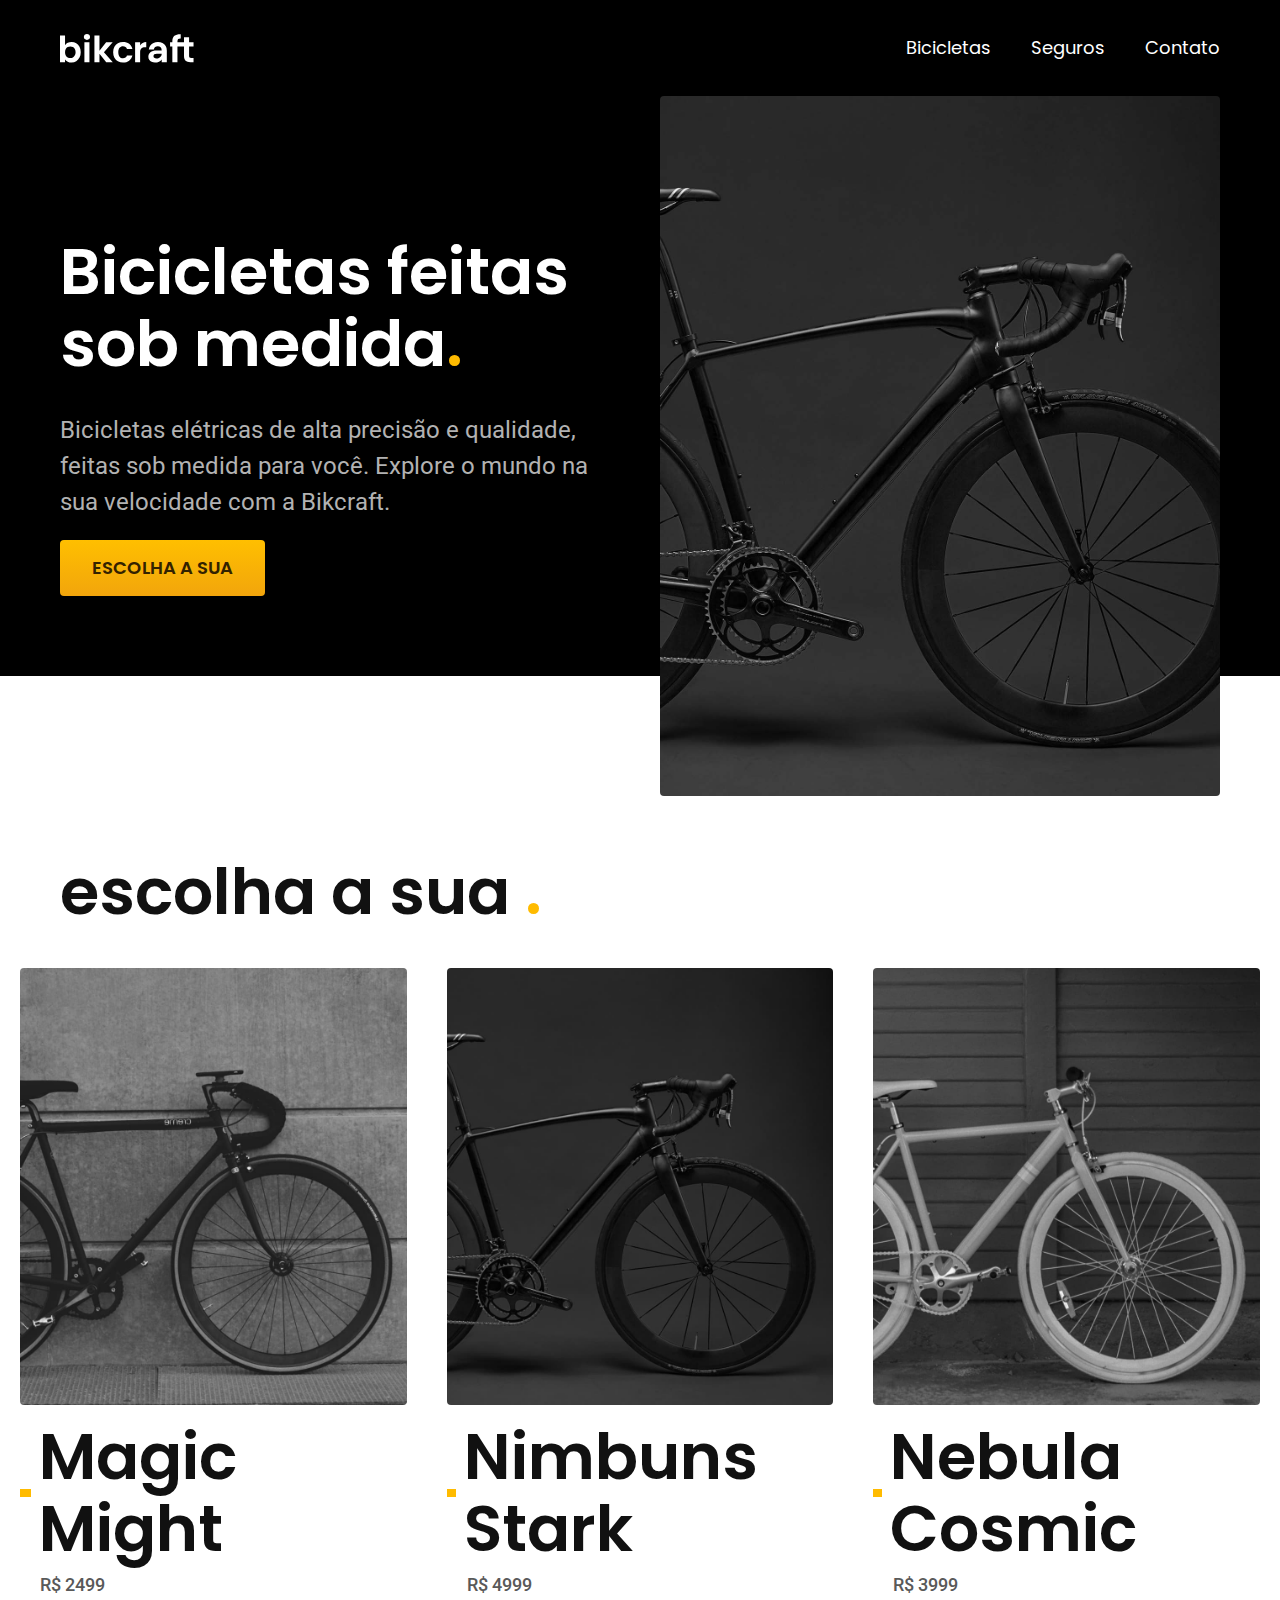
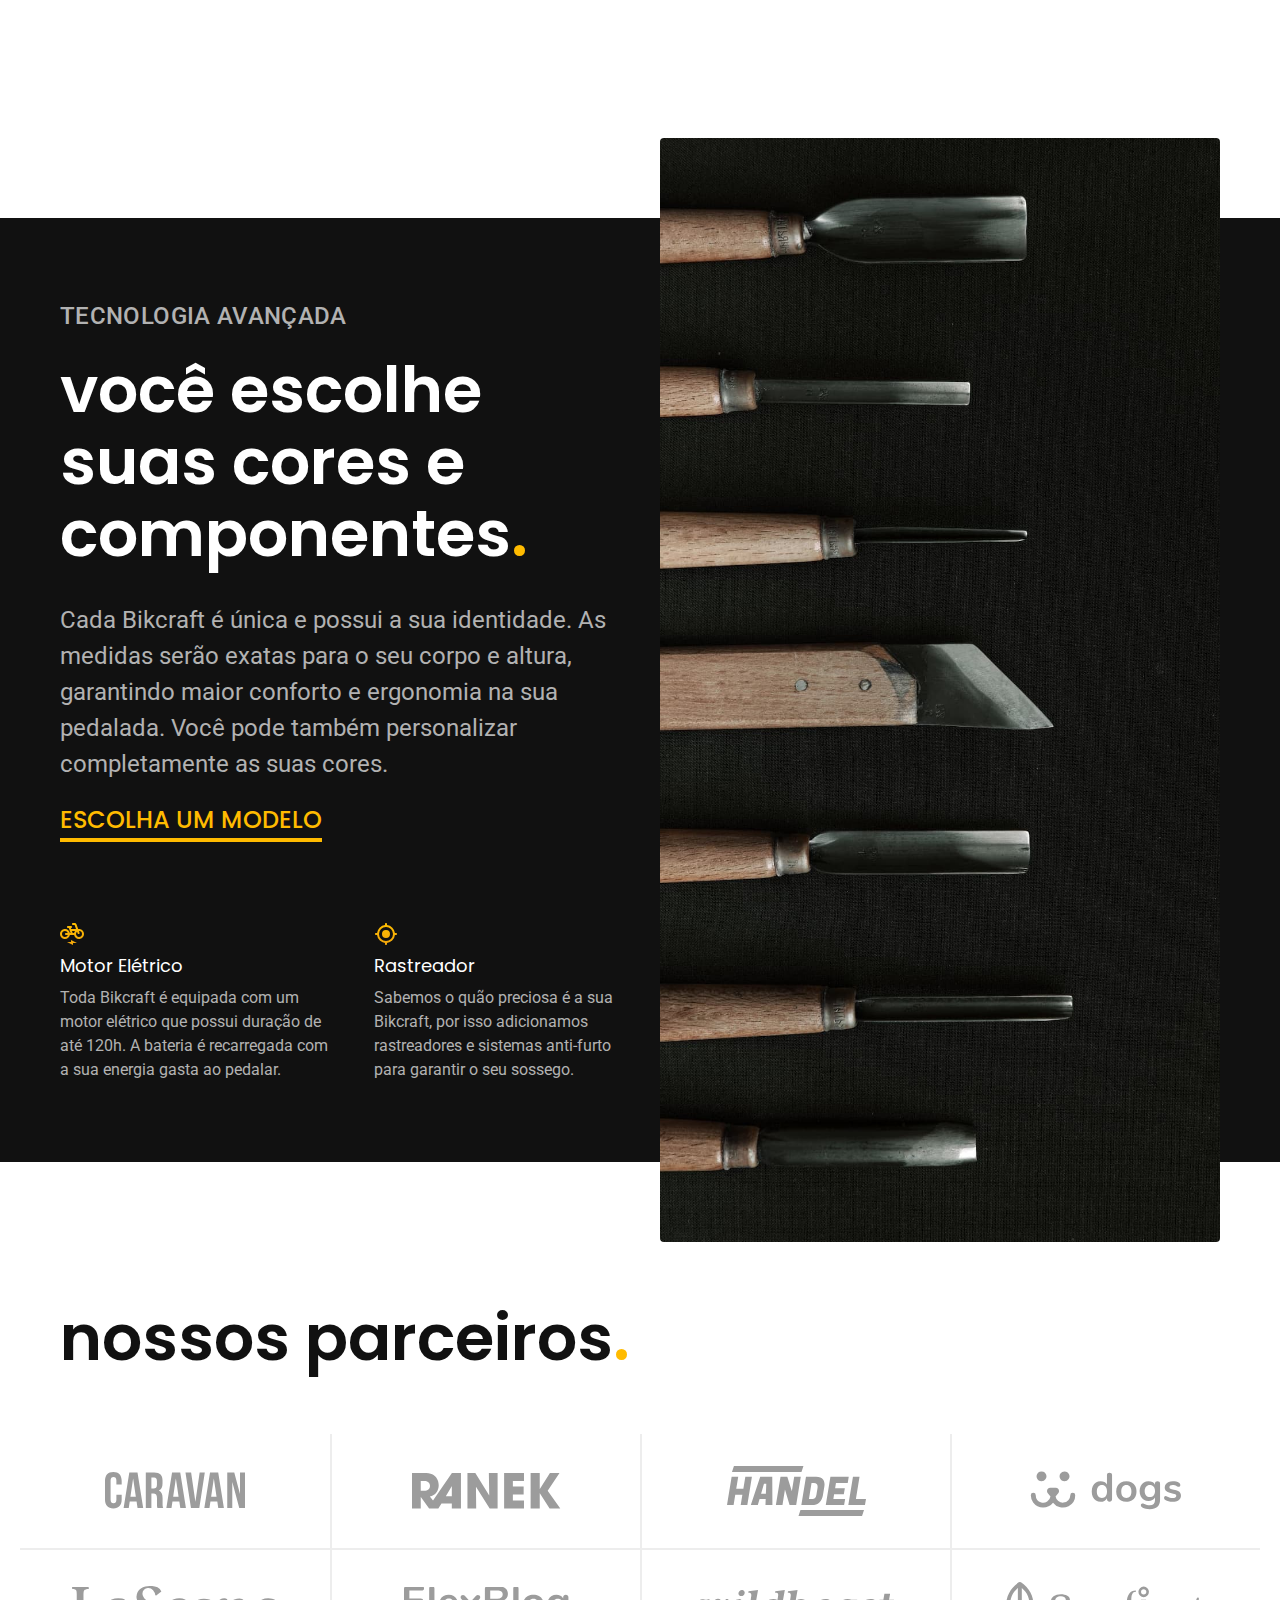
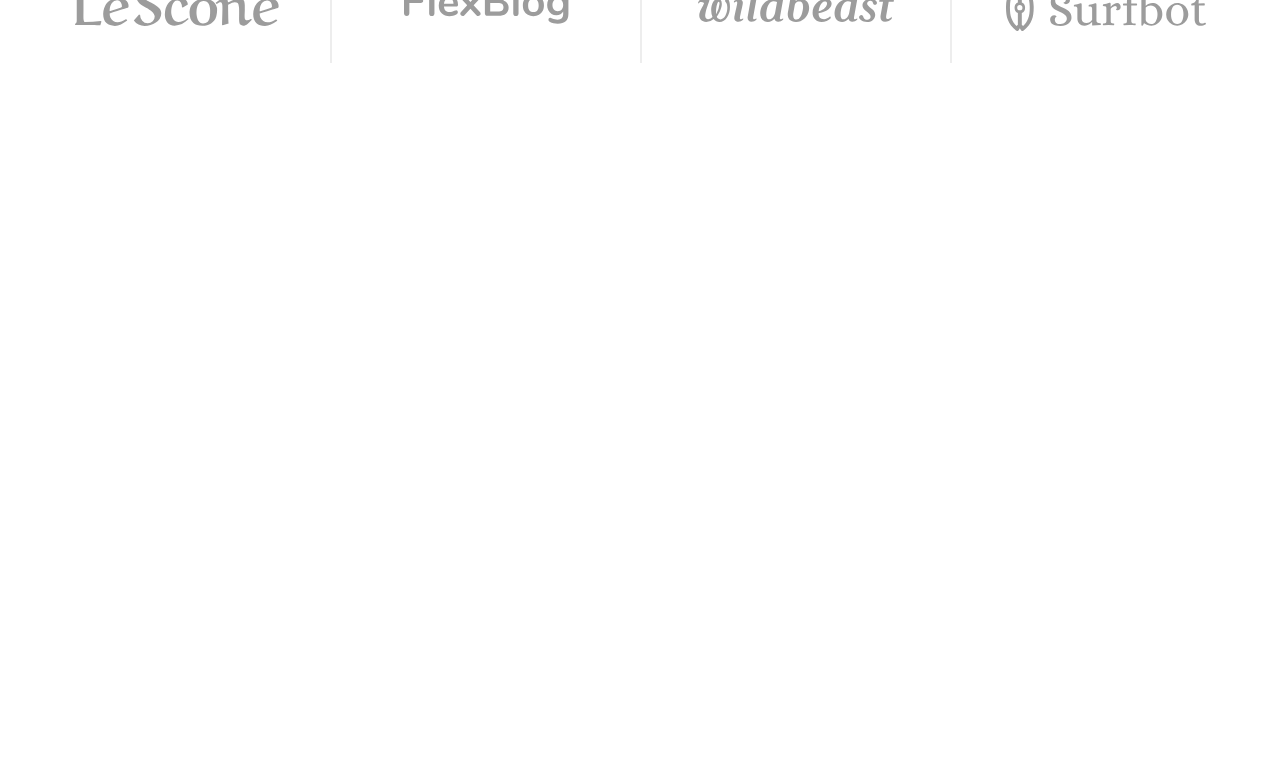
==== index.html @ 7f436a75 "Parte de Parceiros finalizada" ====
<!DOCTYPE html>
<html lang="pt-br">

<head>
  <meta charset="UTF-8">
  <meta name="viewport" content="width=device-width, initial-scale=1.0">

  <title>Bikcraft - Bicicletas Elétricas</title>
  <meta name="description" content="Bicicletas elétricas de alta precisão e qualidade,  feitas sob medida para o cliente. Explore o mundo na sua velocidade com a Bikcraft.">

  <link rel="stylesheet" href="./css/style.css">

  <link rel="preconnect" href="https://fonts.googleapis.com">
<link rel="preconnect" href="https://fonts.gstatic.com" crossorigin>
<link href="https://fonts.googleapis.com/css2?family=Poppins:ital,wght@0,100;0,200;0,300;0,400;0,500;0,600;0,700;0,800;0,900;1,100;1,200;1,300;1,400;1,500;1,600;1,700;1,800;1,900&family=Roboto:ital,wght@0,100;0,300;0,400;0,500;0,700;0,900;1,100;1,300;1,400;1,500;1,700;1,900&display=swap" rel="stylesheet">
</head>

<body>
  <header class="header-bg">
    <div class="header container">
      <a href="./">
        <img src="./img/bikcraft.svg" alt="Bikcraft">
      </a>

      <nav aria-label="primaria">
        <ul class="header-menu font-1-m cor-0">
          <li><a href="./bicicletas.html">Bicicletas</a></li>
          <li><a href="./seguros.html">Seguros</a></li>
          <li><a href="./contato.html">Contato</a></li>
        </ul>
      </nav>
    </div>
  </header>
  <main class="introducao-bg">
    <div class="introducao container">
        <div class="introducao-conteudo">
            <h1 class="font-1-xxl cor-0">Bicicletas feitas sob medida<span class="cor-p1">.</span></h1>
            <p class="font-2-l cor-5" >Bicicletas elétricas de alta precisão e qualidade, feitas sob medida para você. Explore o mundo na sua velocidade com a Bikcraft.</p>
            <a class="botao" href="./bicicletas.html">Escolha a sua</a>
        </div>
        <div class="introducao-imagem">
          <img src="./img/fotos/introducao.jpg" alt="Bicicleta elétrica preta.">
        </div>
    </div>
  </main>
  <article class="bicicletas-lista">
    <h2 class="container font-1-xxl">escolha a sua <span class="cor-p1">.</span></h2>
    <ul>
      <li>
        <a href="./bicicletas/magic.html">
          <img src="./img/bicicletas/magic-home.jpg" alt="Bicicleta Preta">
        <h3 class="font-1-xxl">Magic Might</h3>
        <span class="font-2-m cor-8"> R$ 2499</span>
        </a>
      </li>
      <li>
        <a href="./bicicletas/magic.html">
          <img src="./img/bicicletas/nimbus-home.jpg" alt="Bicicleta Preta">
        <h3 class="font-1-xxl">Nimbuns Stark</h3>
        <span class="font-2-m cor-8"> R$ 4999</span>
        </a>
      </li>
      <li>
        <a href="./bicicletas/magic.html">
          <img src="./img/bicicletas/nebula-home.jpg" alt="Bicicleta Preta">
        <h3 class="font-1-xxl">Nebula Cosmic</h3>
        <span class="font-2-m cor-8"> R$ 3999</span>
        </a>
      </li>
    </ul>
  </article>
  <article class="tecnologia-bg">
    <div class="tecnologia container">
      <div class="tecnologia-conteudo">
        <span class="font-2-l-b cor-5">Tecnologia Avançada</span>
        <h2 class="font-1-xxl cor-0">você escolhe suas cores e componentes<span class="cor-p1">.</span></h2>
        <p class="font-2-l cor-5">Cada Bikcraft é única e possui a sua identidade. As medidas serão exatas para o seu corpo e altura, garantindo maior conforto e ergonomia na sua pedalada. Você pode também personalizar completamente as suas cores.</p>
        <a class="link" href="./bicicletas.html">escolha um modelo</a>
        <div class="tecnologia-vantagens">
          <div>
            <img src="./img/icones/eletrica.svg" alt="">
            <h3 class="font-1-m cor-0">Motor Elétrico</h3>
            <p class="font-2-s cor-5">Toda Bikcraft é equipada com um motor elétrico que possui duração de até 120h. A bateria é recarregada com a sua energia gasta ao pedalar.</p>
          </div>
          <div>
            <img src="./img/icones/rastreador.svg" alt="">
            <h3 class="font-1-m cor-0">Rastreador</h3>
            <p class="font-2-s cor-5">Sabemos o quão preciosa é a sua Bikcraft, por isso adicionamos rastreadores e sistemas anti-furto para garantir o seu sossego.</p>
          </div>
        </div>
      </div>
      <div class="tecnologia-imagem">
        <img src="./img/fotos/tecnologia.jpg" alt="">
      </div>
    </div>
  </article>
  <section class="parceiros" aria-label="Nossos Paceiros">
    <h2 class="container font-1-xxl">nossos parceiros<span class="cor-p1">.</span></h2>
    <ul>
      <li><img src="./img/parceiros/caravan.svg" alt="caravan"></li>
      <li><img src="./img/parceiros/ranek.svg" alt="ranek"></li>
      <li><img src="./img/parceiros/handel.svg" alt="handel"></li>
      <li><img src="./img/parceiros/dogs.svg" alt="dogs"></li>
      <li><img src="./img/parceiros/lescone.svg" alt="lescone"></li>
      <li><img src="./img/parceiros/flexblog.svg" alt="flexblog"></li>
      <li><img src="./img/parceiros/wildbeast.svg" alt="wildbeast"></li>
      <li><img src="./img/parceiros/surfbot.svg" alt="surfboat"></li>
    </ul>
  </section>
</body>
</html>
---- css/style.css ----
@import "./global/global.css";
@import "./utilidades/tipografia.css";
@import "./utilidades/cores.css";

@import "./global/header.css";
/*  UTILIDADES  */
@import "./utilidades/componentes.css";


/*  HOME  */
@import "./home/introducao.css";
@import "./home/tecnologia.css";
@import "./home/parceiros.css";

/*  BICICLETAS  */
@import "./bicicletas/bicicletas-lista.css";
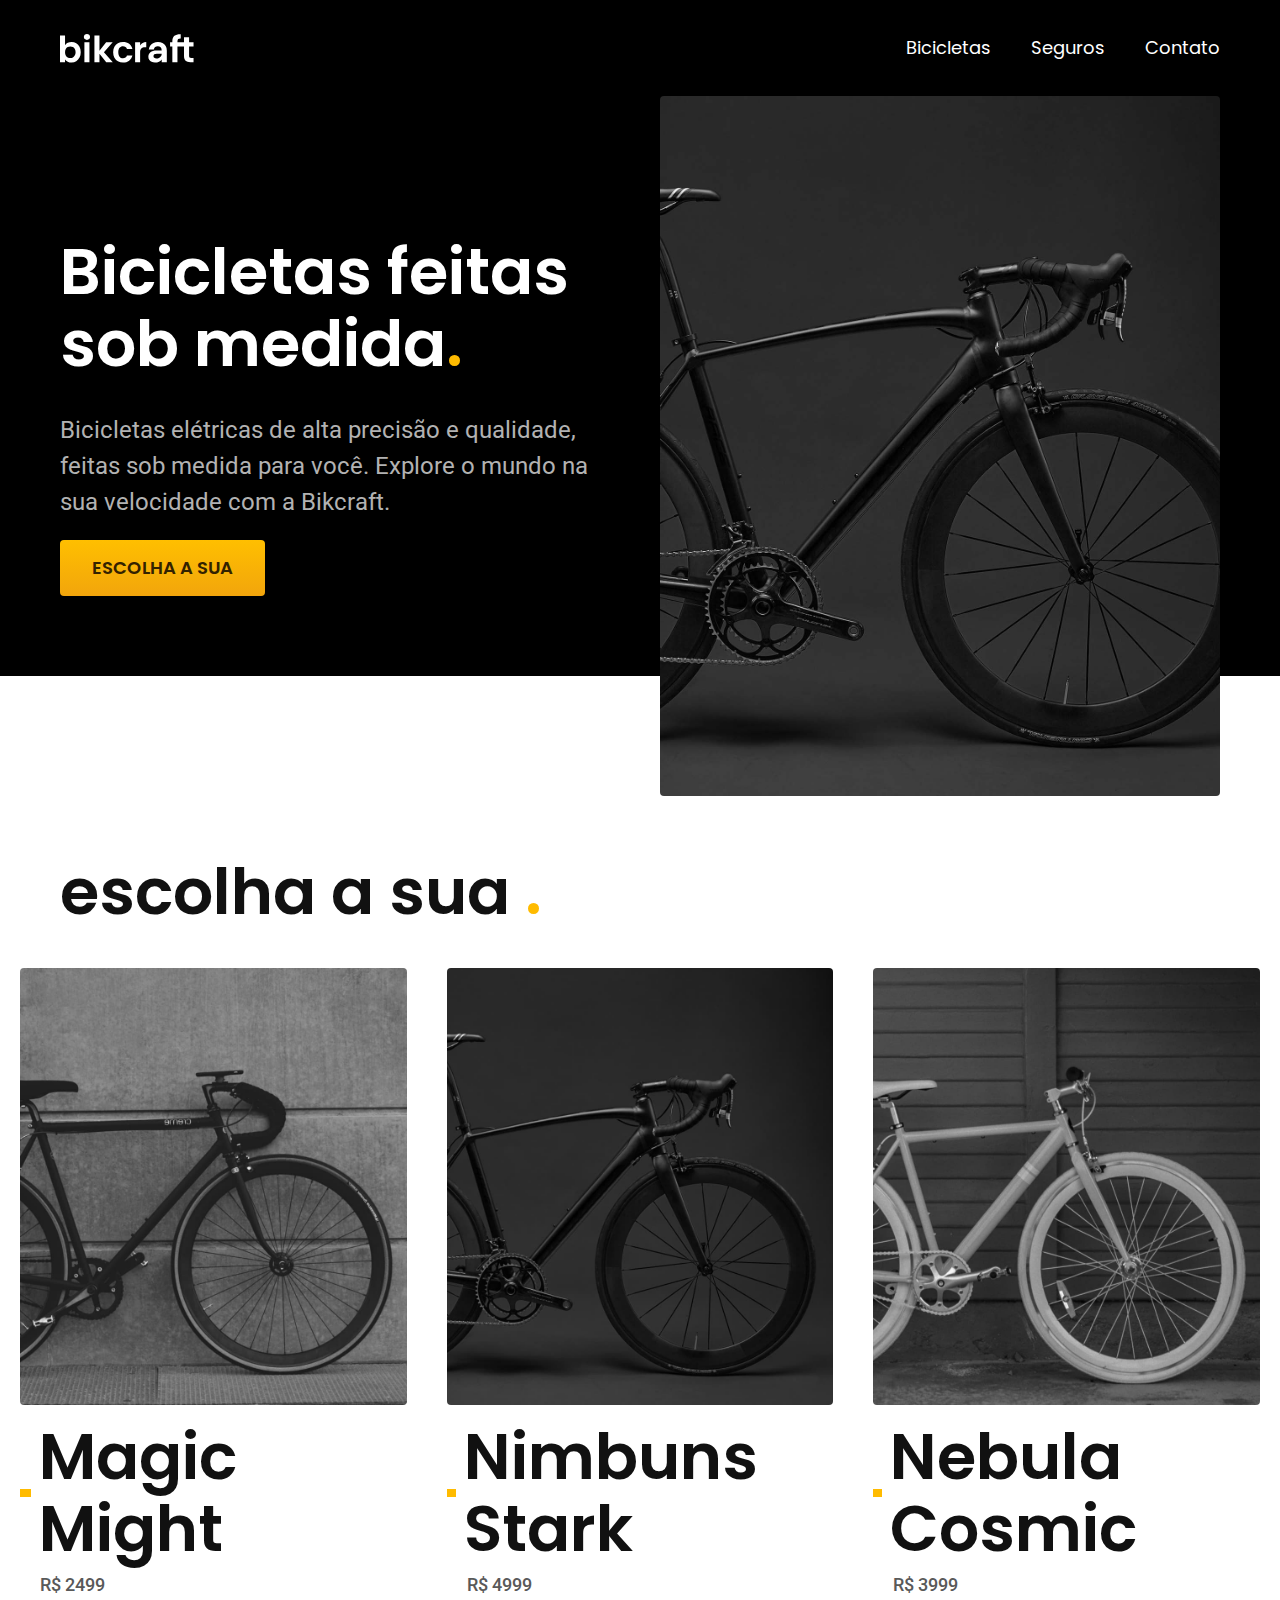
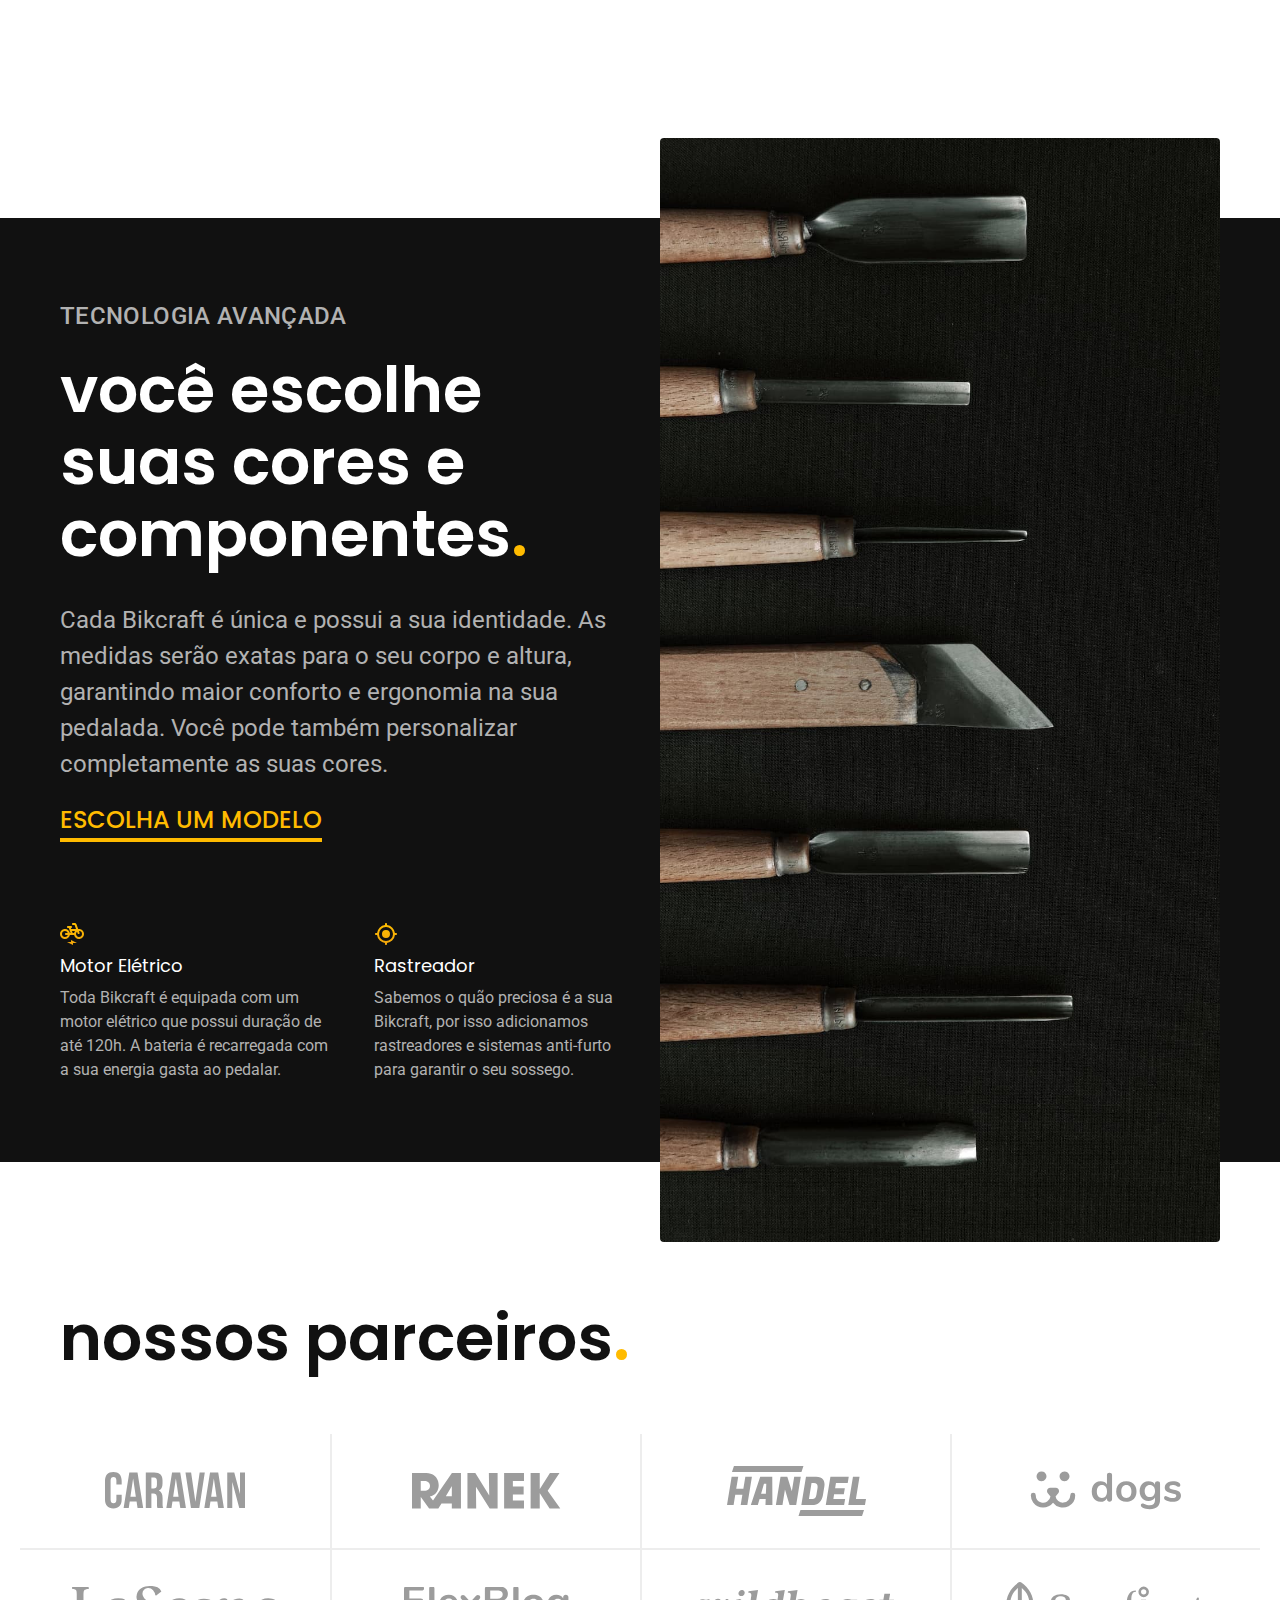
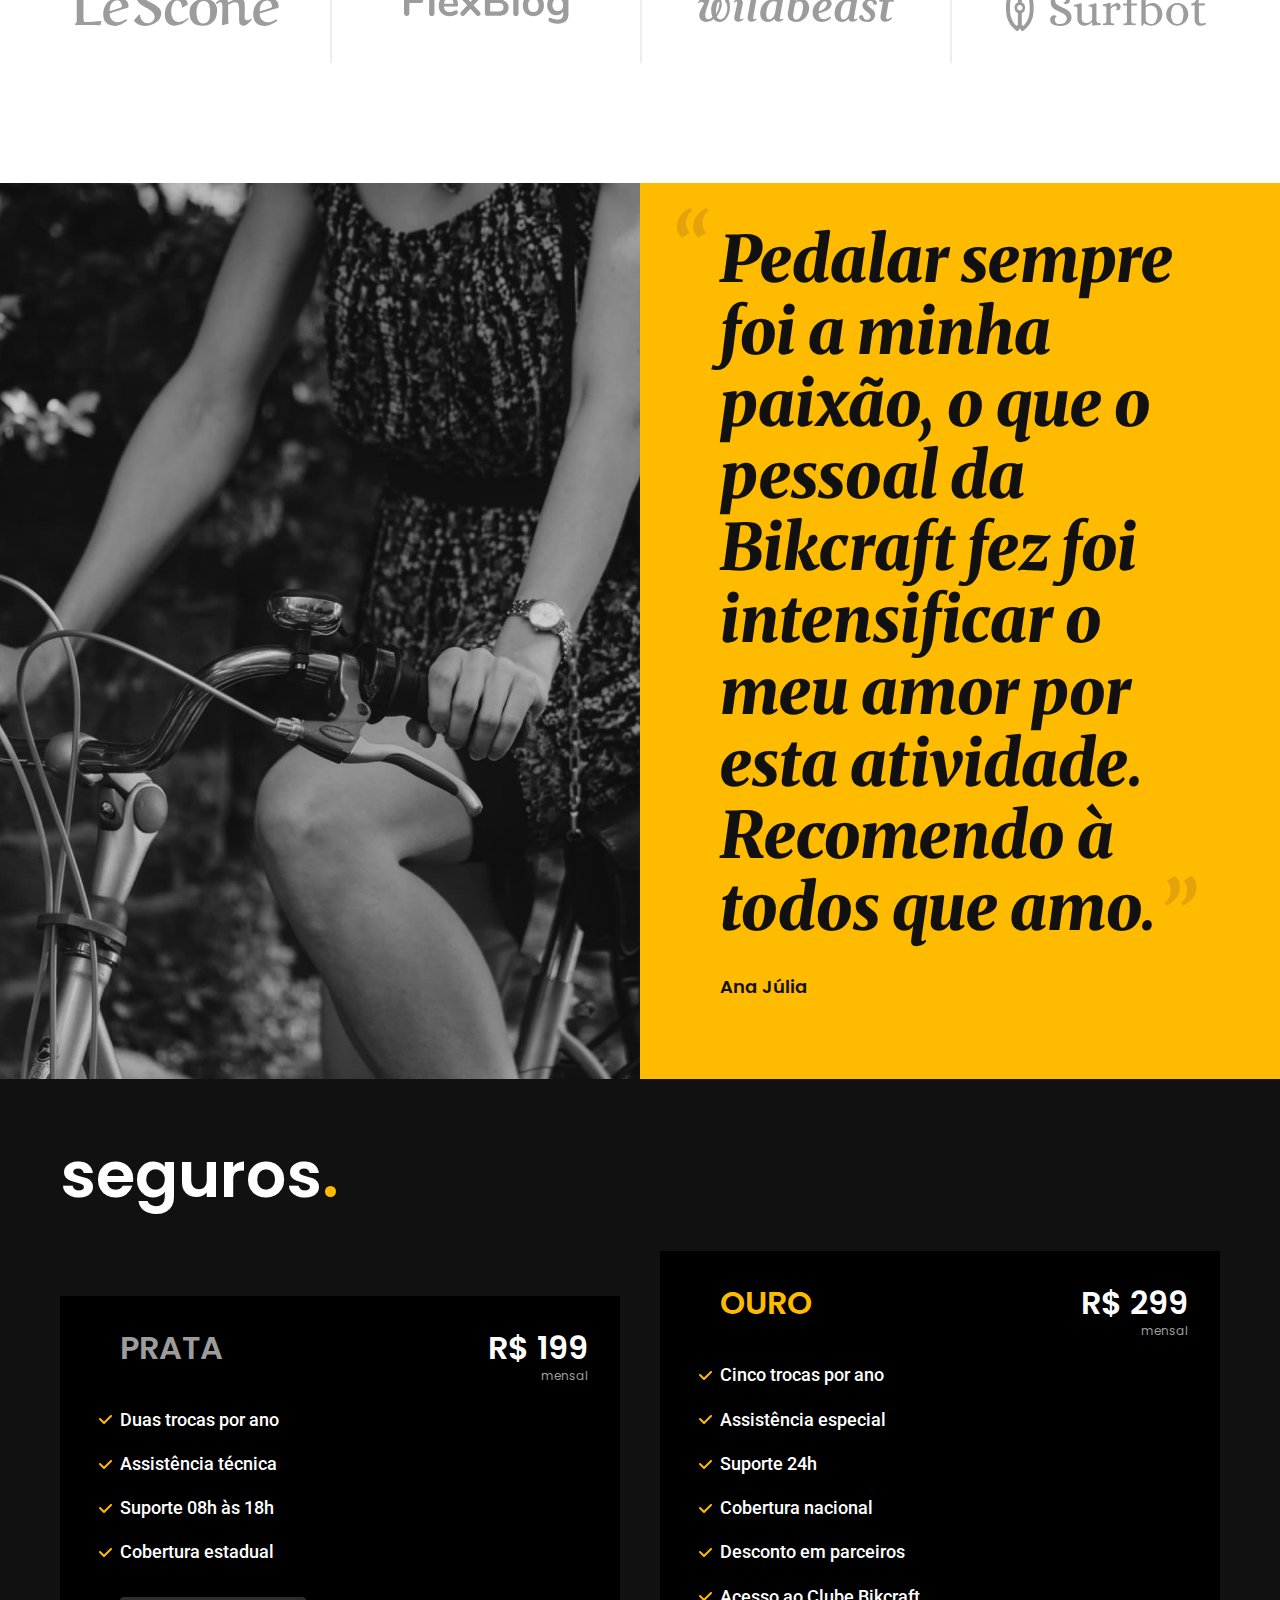
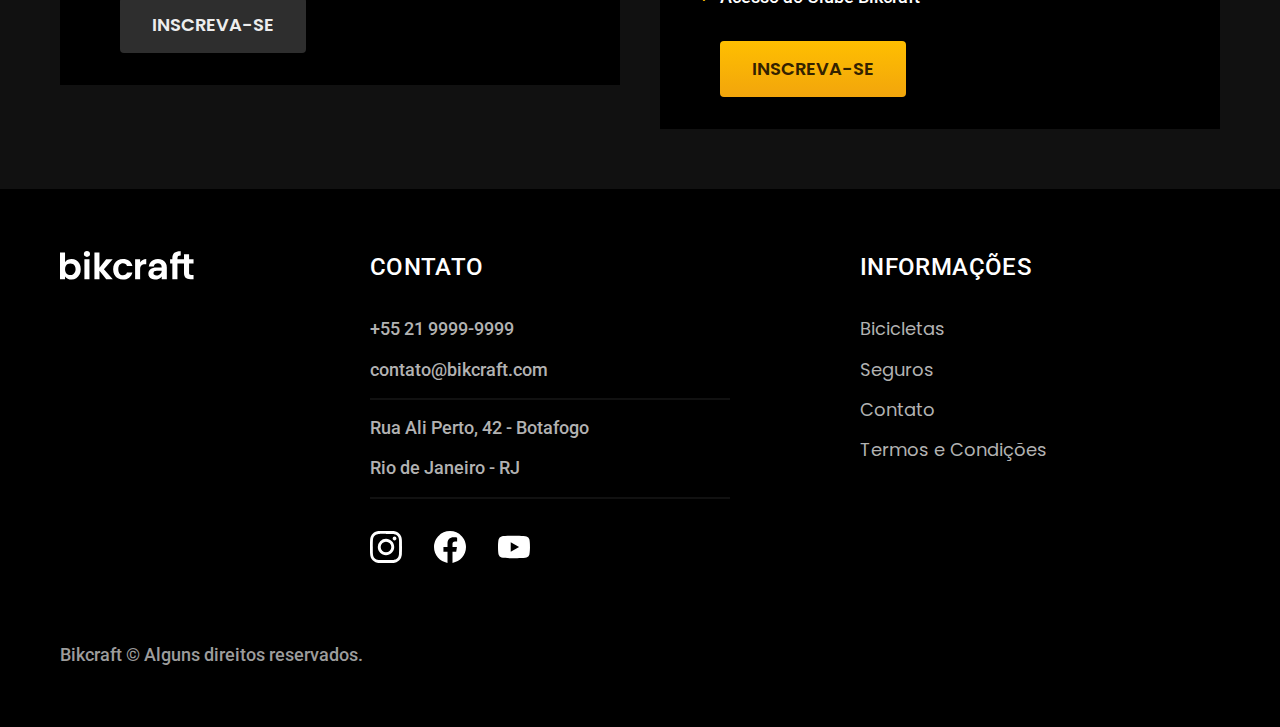
==== commit 902d8d86: "Partes de Depoimento,Seguros e Footer finalizadas" ====
--- a/index.html
+++ b/index.html
@@ -12,7 +12,7 @@
 
   <link rel="preconnect" href="https://fonts.googleapis.com">
 <link rel="preconnect" href="https://fonts.gstatic.com" crossorigin>
-<link href="https://fonts.googleapis.com/css2?family=Poppins:ital,wght@0,100;0,200;0,300;0,400;0,500;0,600;0,700;0,800;0,900;1,100;1,200;1,300;1,400;1,500;1,600;1,700;1,800;1,900&family=Roboto:ital,wght@0,100;0,300;0,400;0,500;0,700;0,900;1,100;1,300;1,400;1,500;1,700;1,900&display=swap" rel="stylesheet">
+<link href="https://fonts.googleapis.com/css2?family=Poppins:ital,wght@0,100;0,200;0,300;0,400;0,500;0,600;0,700;0,800;0,900;1,100;1,200;1,300;1,400;1,500;1,600;1,700;1,800;1,900&family=Roboto:ital,wght@0,100;0,300;0,400;0,500;0,700;0,900;1,100;1,300;1,400;1,500;1,700;1,900&family=Merriweather:ital,wght@0,300;0,400;0,700;0,900;1,300;1,400;1,700;1,900&display=swap" rel="stylesheet">
 </head>
 
 <body>
@@ -107,5 +107,83 @@
       <li><img src="./img/parceiros/surfbot.svg" alt="surfboat"></li>
     </ul>
   </section>
+  <section class="depoimento" aria-label="Depoimento">
+    <div>
+      <img src="./img/fotos/depoimento.jpg" alt="Pessoas pedalando">
+    </div>
+    <div class="depoimento-conteudo">
+      <blockquote class="font-1-xxl cor-p5">
+        <p>Pedalar sempre foi a minha paixão, o que o pessoal da Bikcraft fez foi intensificar o meu amor por esta atividade. Recomendo à todos que amo.</p>
+      </blockquote>
+      <span class="font-1-m-b cor-p4">Ana Júlia</span>
+    </div>
+  </section>
+  <article class="seguros-bg">
+    <div class="seguros container">
+      <h2 class="font-1-xxl cor-0">seguros<span class="cor-p1">.</span></h2>
+      <div class="seguros-item">
+        <h3 class="font-1-xl cor-6">PRATA</h3>
+        <span class="font-1-xl cor-0">R$ 199 <span class="font-1-xs cor-6">mensal</span></span>
+        <ul class="font-2-m cor-0">
+          <li>Duas trocas por ano</li>
+          <li>Assistência técnica</li>
+          <li>Suporte 08h às 18h</li>
+          <li>Cobertura estadual</li>
+        </ul>
+        <a class="botao secundario" href="./orcamento.html">Inscreva-se</a>
+      </div>
+      <div class="seguros-item">
+        <h3 class="font-1-xl cor-p1">OURO</h3>
+        <span class="font-1-xl cor-0">R$ 299 <span class="font-1-xs cor-6">mensal</span></span>
+        <ul class="font-2-m cor-0">
+          <li>Cinco trocas por ano</li>
+          <li>Assistência especial</li>
+          <li>Suporte 24h</li>
+          <li>Cobertura nacional</li>
+          <li>Desconto em parceiros</li>
+          <li>Acesso ao Clube Bikcraft</li>
+        </ul>
+        <a class="botao" href="./orcamento.html">Inscreva-se</a>
+      </div>
+    </div>
+  </div>
+  </article>
+  <footer class="footer-bg">
+    <div class="footer container">
+      <img src="./img/bikcraft.svg" alt="Bikcraft">
+      <div class="footer-contato">
+        <h3 class="font-2-l-b cor-0">Contato</h3>
+        <ul class="font-2-m cor-5">
+          <li><a href="tel:+552199999999">+55 21 9999-9999</a></li>
+          <li><a href="mailto:contato@bikcraft.com">contato@bikcraft.com</a></li>
+          <li>Rua Ali Perto, 42 - Botafogo</li>
+          <li>Rio de Janeiro - RJ</li>
+        </ul>
+        <div class="footer-redes">
+          <a href="./">
+            <img src="./img/redes/instagram.svg" alt="Instagram">
+          </a>
+          <a href="./">
+            <img src="./img/redes/facebook.svg" alt="Facebook">
+          </a>
+          <a href="./">
+            <img src="./img/redes/youtube.svg" alt="Youtube">
+          </a>
+        </div>
+      </div>
+      <div class="footer-informacoes">
+        <h3 class="font-2-l-b cor-0">Informações</h3>
+        <nav>
+          <ul class="font-1-m cor-5">
+            <li><a href="./bicicletas.html">Bicicletas</a></li>
+            <li><a href="./seguros.html">Seguros</a></li>
+            <li><a href="./contato.html">Contato</a></li>
+            <li><a href="./termos.html">Termos e Condições</a></li>
+          </ul>
+        </nav>
+      </div>
+      <p class="footer-copy font-2-m cor-6">Bikcraft © Alguns direitos reservados.</p>
+    </div>
+  </footer>
 </body>
 </html>--- a/css/style.css
+++ b/css/style.css
@@ -3,6 +3,7 @@
 @import "./utilidades/cores.css";
 
 @import "./global/header.css";
+@import "./global/footer.css";
 /*  UTILIDADES  */
 @import "./utilidades/componentes.css";
 
@@ -11,7 +12,10 @@
 @import "./home/introducao.css";
 @import "./home/tecnologia.css";
 @import "./home/parceiros.css";
+@import "./home/depoimento.css";
 
 /*  BICICLETAS  */
 @import "./bicicletas/bicicletas-lista.css";
 
+/*  BICICLETAS  */
+@import "./seguros/seguros.css"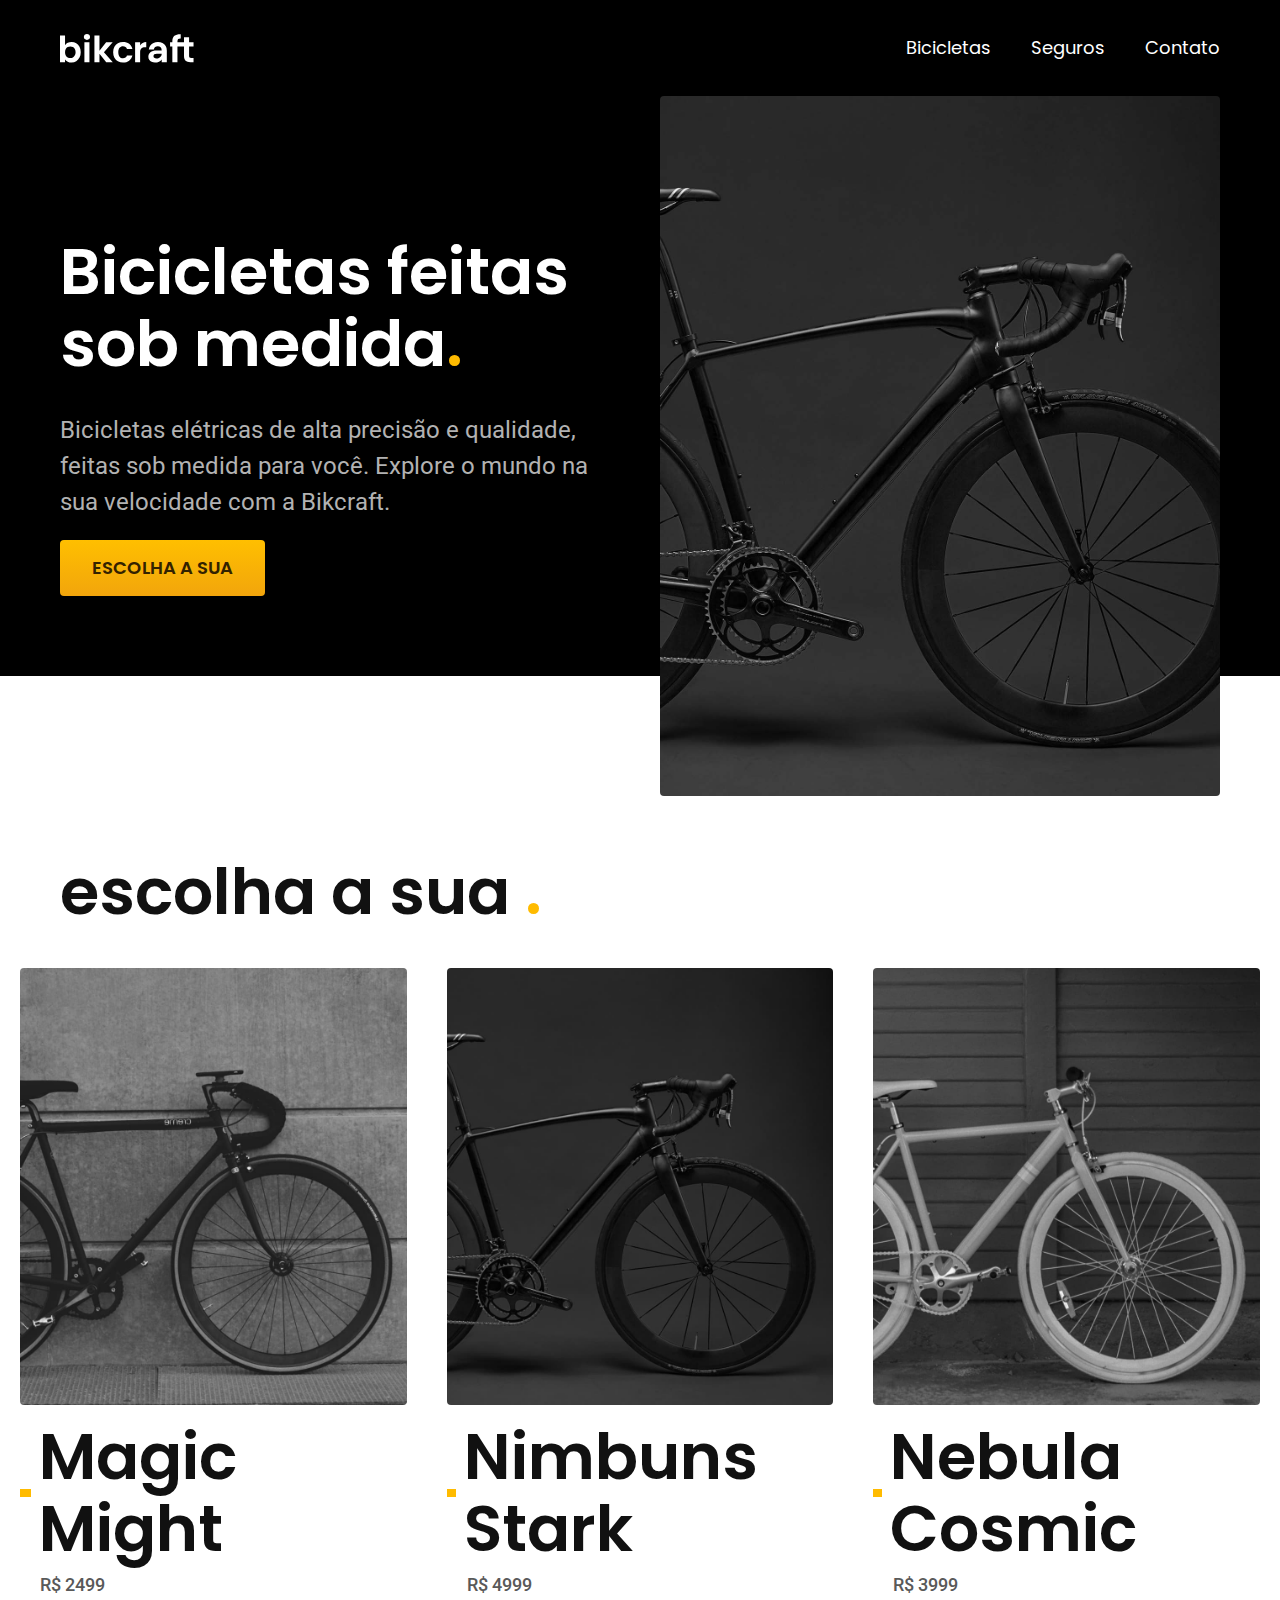
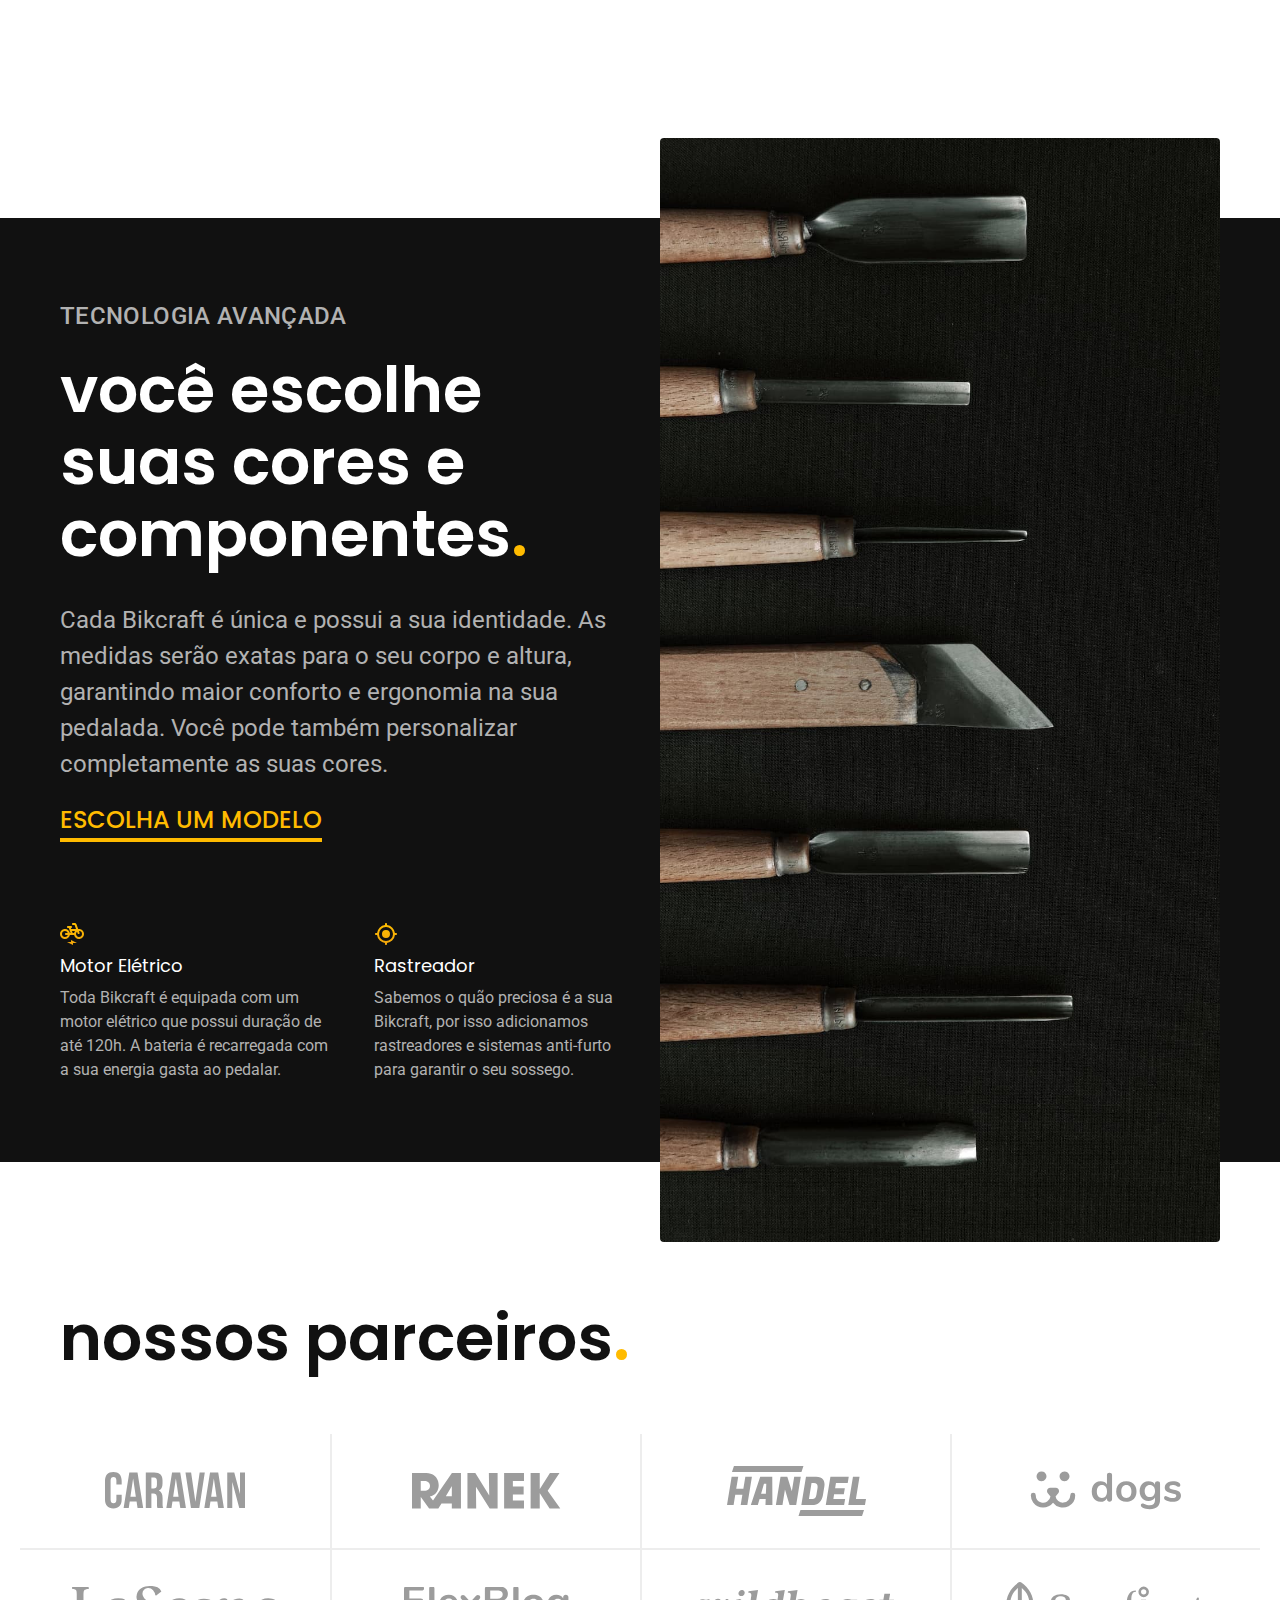
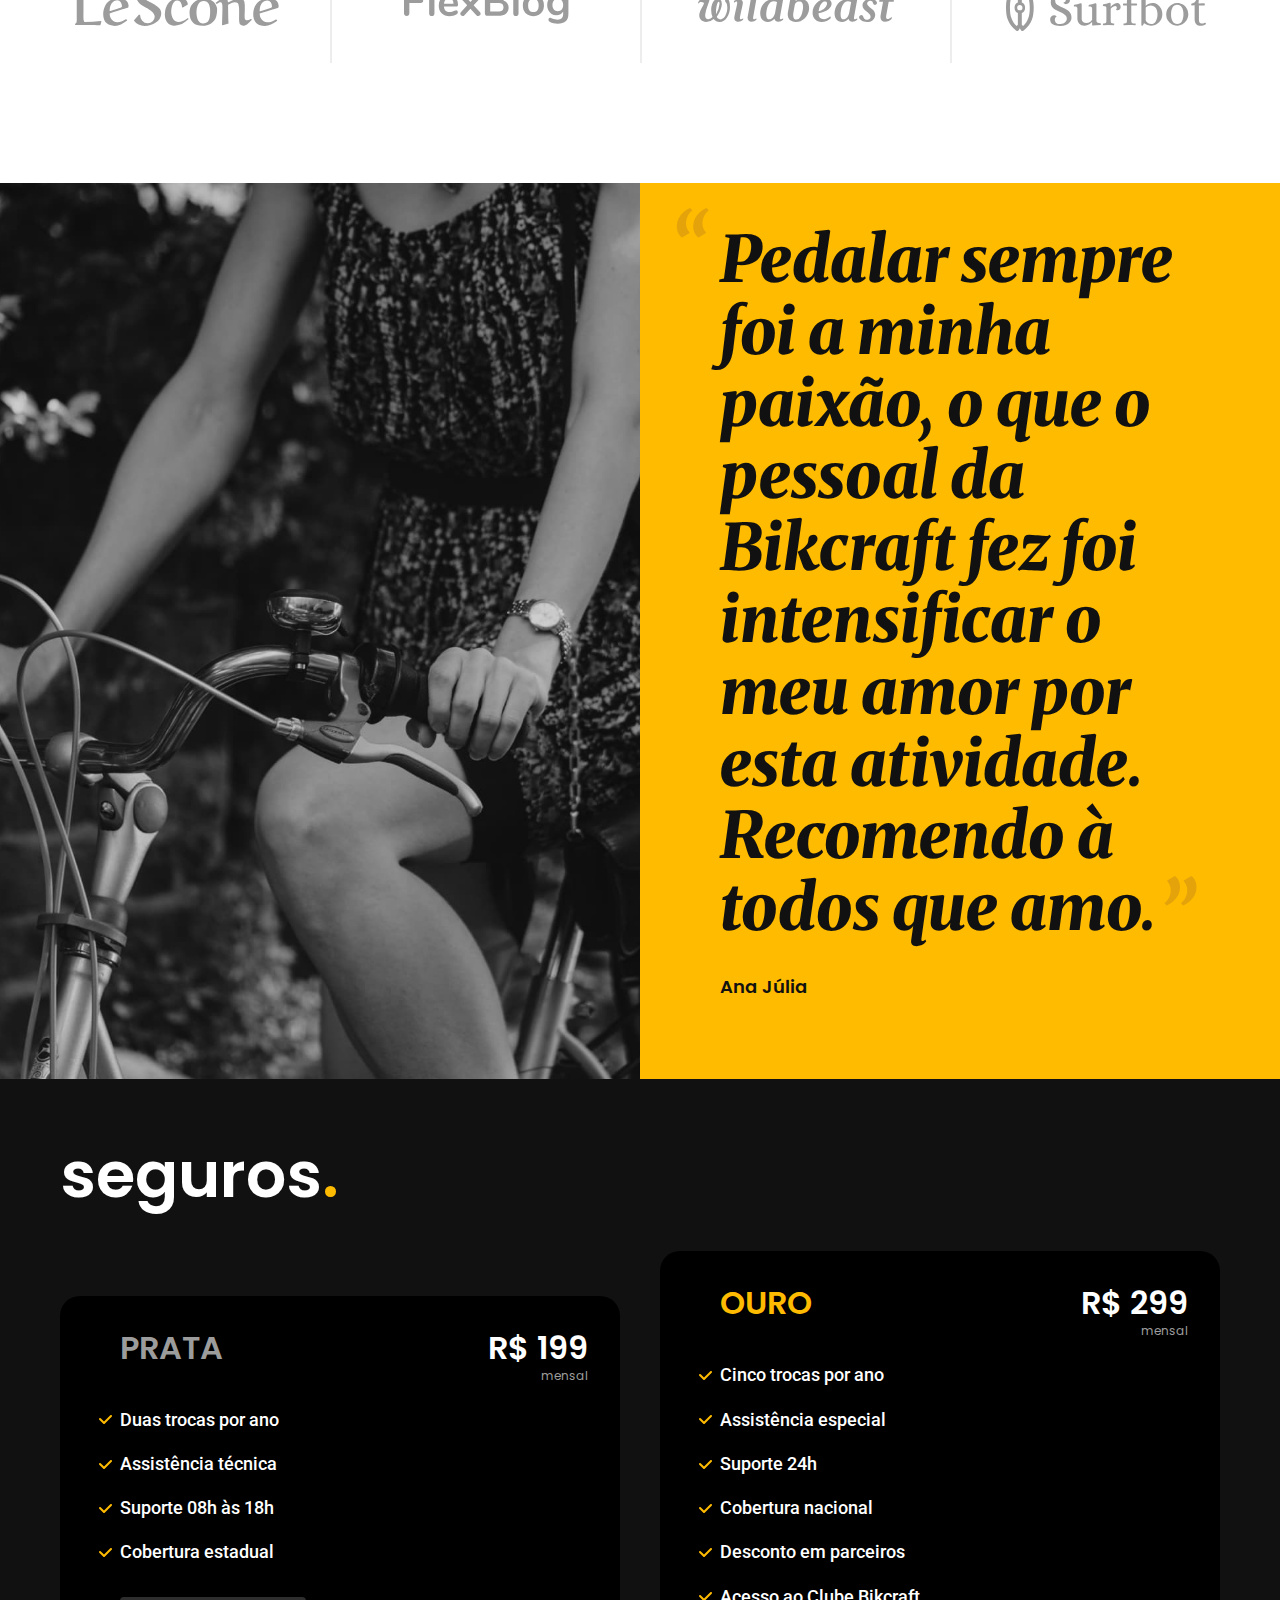
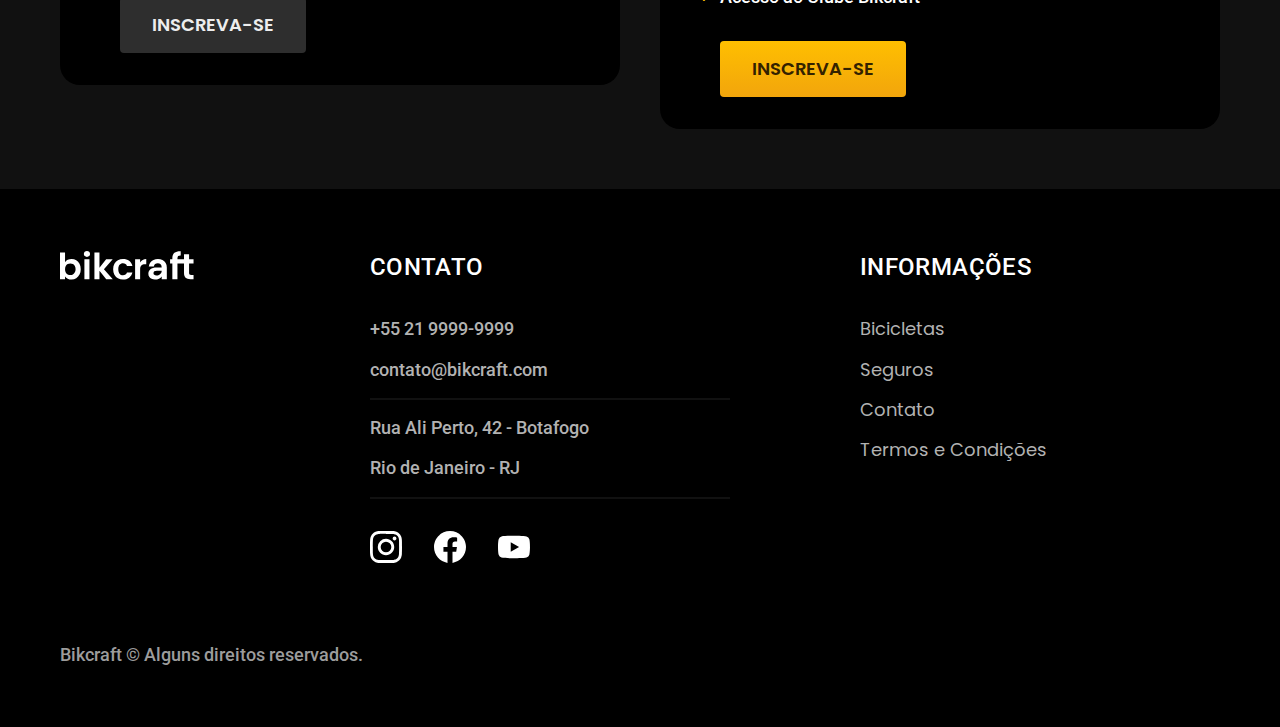
==== commit 1deea9b4: "Finalizada as paginas das bicicletas" ====
--- a/index.html
+++ b/index.html
@@ -47,21 +47,21 @@
     <h2 class="container font-1-xxl">escolha a sua <span class="cor-p1">.</span></h2>
     <ul>
       <li>
-        <a href="./bicicletas/magic.html">
+        <a href="./bicicleta/magic.html">
           <img src="./img/bicicletas/magic-home.jpg" alt="Bicicleta Preta">
         <h3 class="font-1-xxl">Magic Might</h3>
         <span class="font-2-m cor-8"> R$ 2499</span>
         </a>
       </li>
       <li>
-        <a href="./bicicletas/magic.html">
+        <a href="./bicicleta/magic.html">
           <img src="./img/bicicletas/nimbus-home.jpg" alt="Bicicleta Preta">
         <h3 class="font-1-xxl">Nimbuns Stark</h3>
         <span class="font-2-m cor-8"> R$ 4999</span>
         </a>
       </li>
       <li>
-        <a href="./bicicletas/magic.html">
+        <a href="./bicicleta/magic.html">
           <img src="./img/bicicletas/nebula-home.jpg" alt="Bicicleta Preta">
         <h3 class="font-1-xxl">Nebula Cosmic</h3>
         <span class="font-2-m cor-8"> R$ 3999</span>
--- a/css/style.css
+++ b/css/style.css
@@ -16,6 +16,16 @@
 
 /*  BICICLETAS  */
 @import "./bicicletas/bicicletas-lista.css";
+@import "./bicicletas/bicicletas.css";
 
-/*  BICICLETAS  */
-@import "./seguros/seguros.css"+/*  BICICLETA  */
+@import "./bicicleta/bicicleta.css";
+@import "./bicicleta/seguro.css";
+
+/*  SEGUROS  */
+@import "./seguros/seguros.css";
+@import "./seguros/vantagens.css";
+@import "./seguros/perguntas.css";
+
+/*  TERMOS  */
+@import "./termos/termos.css"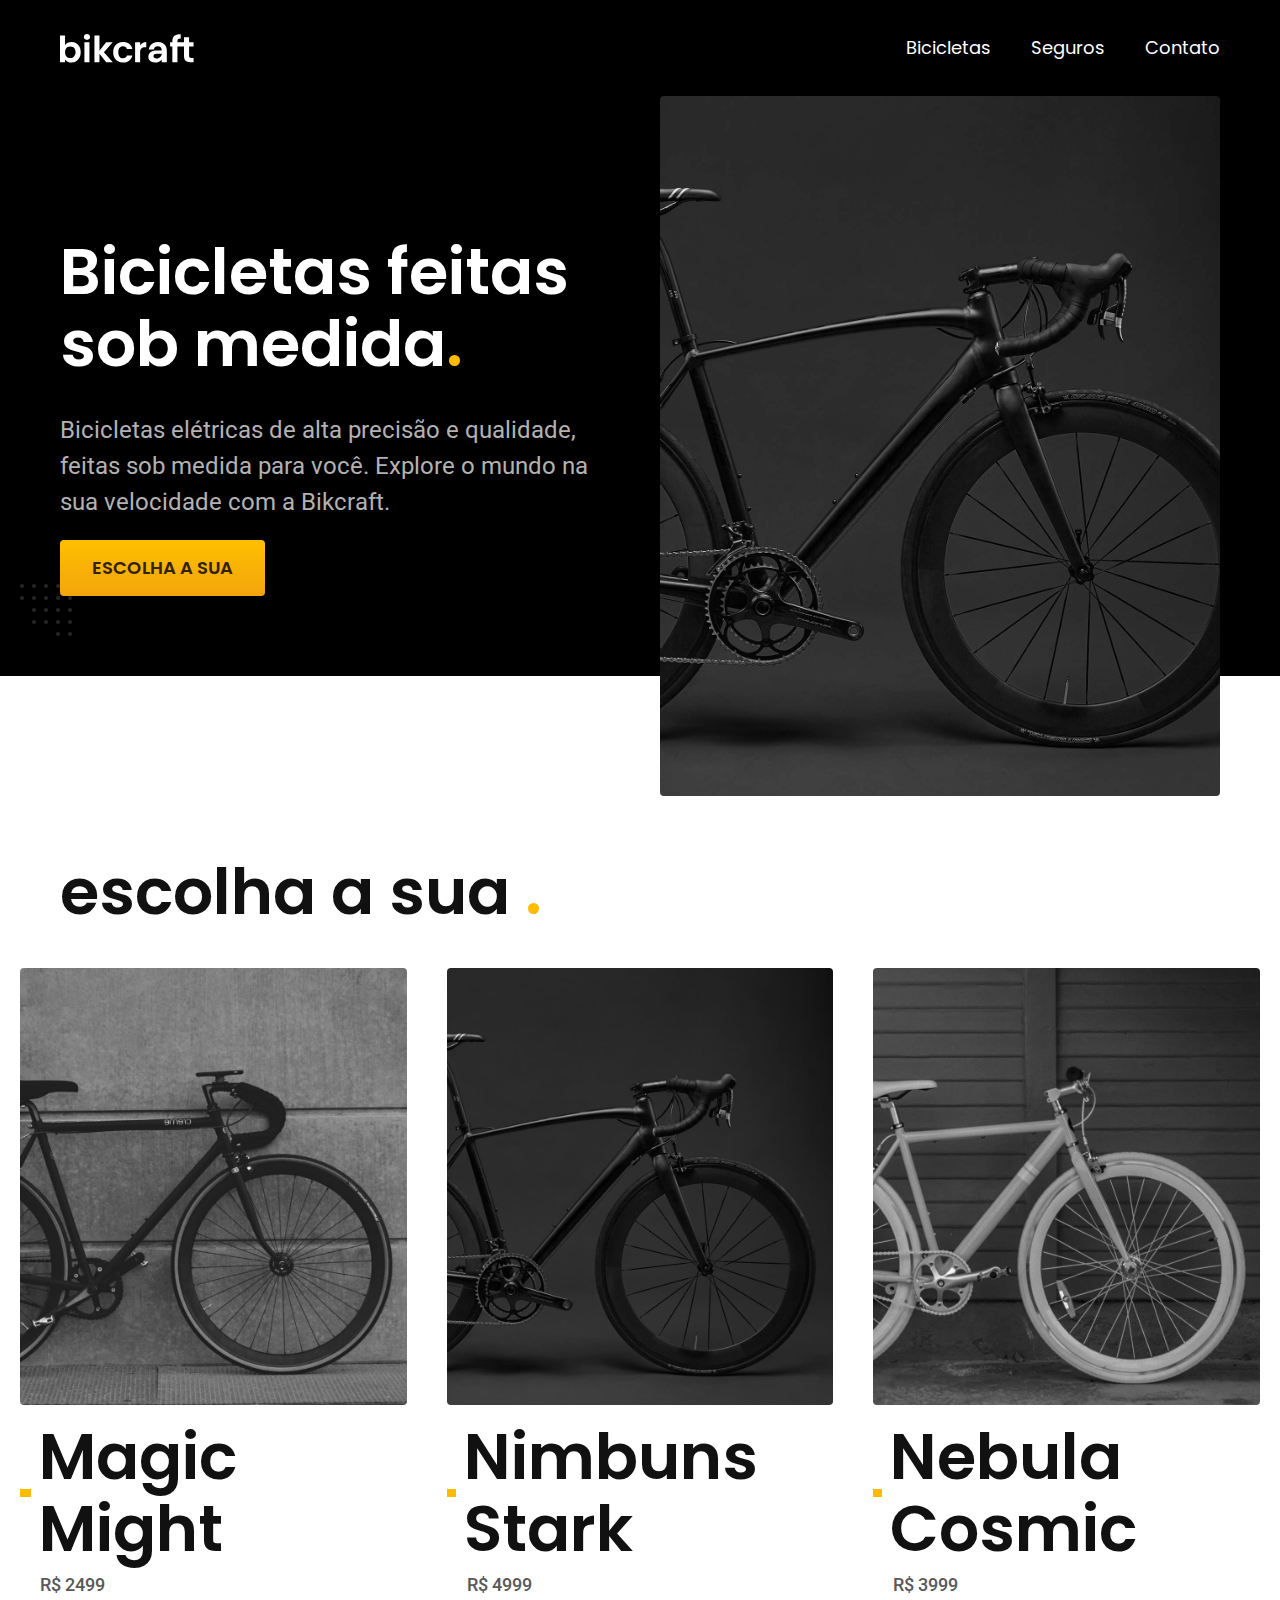
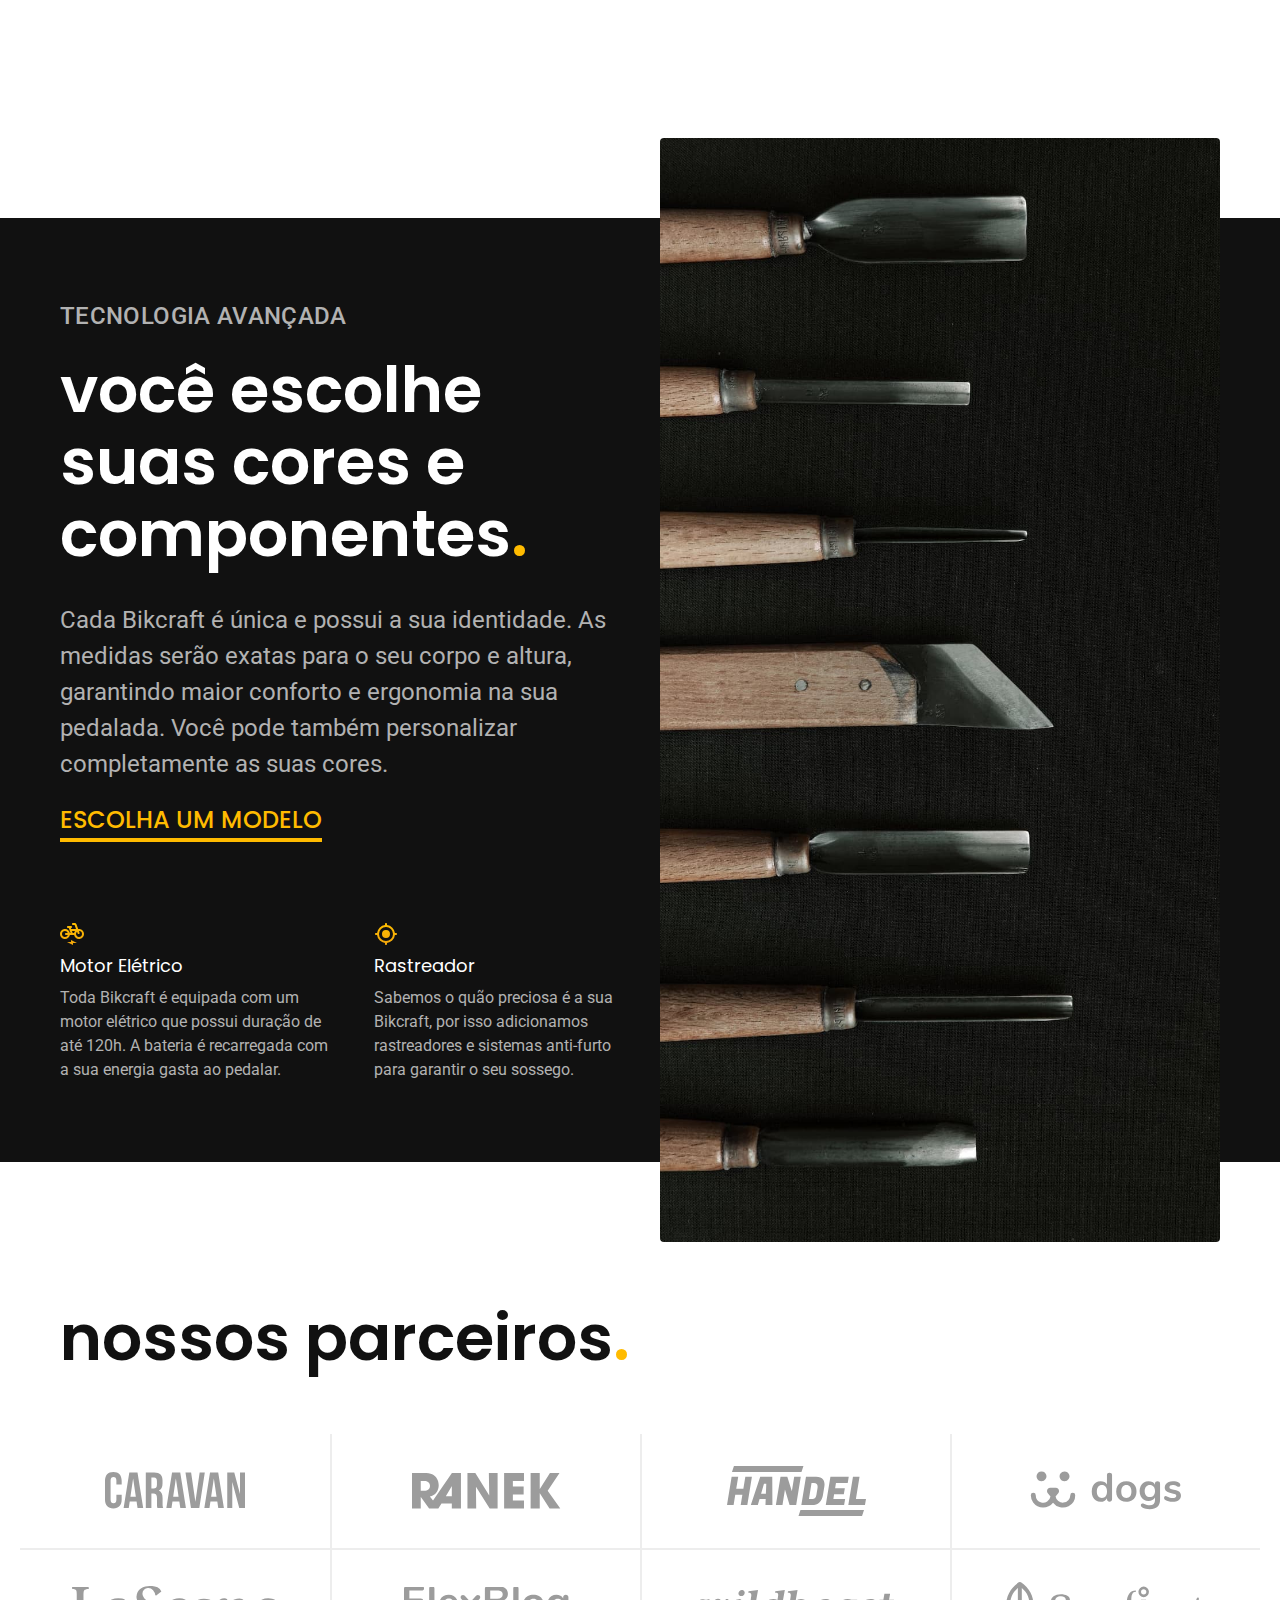
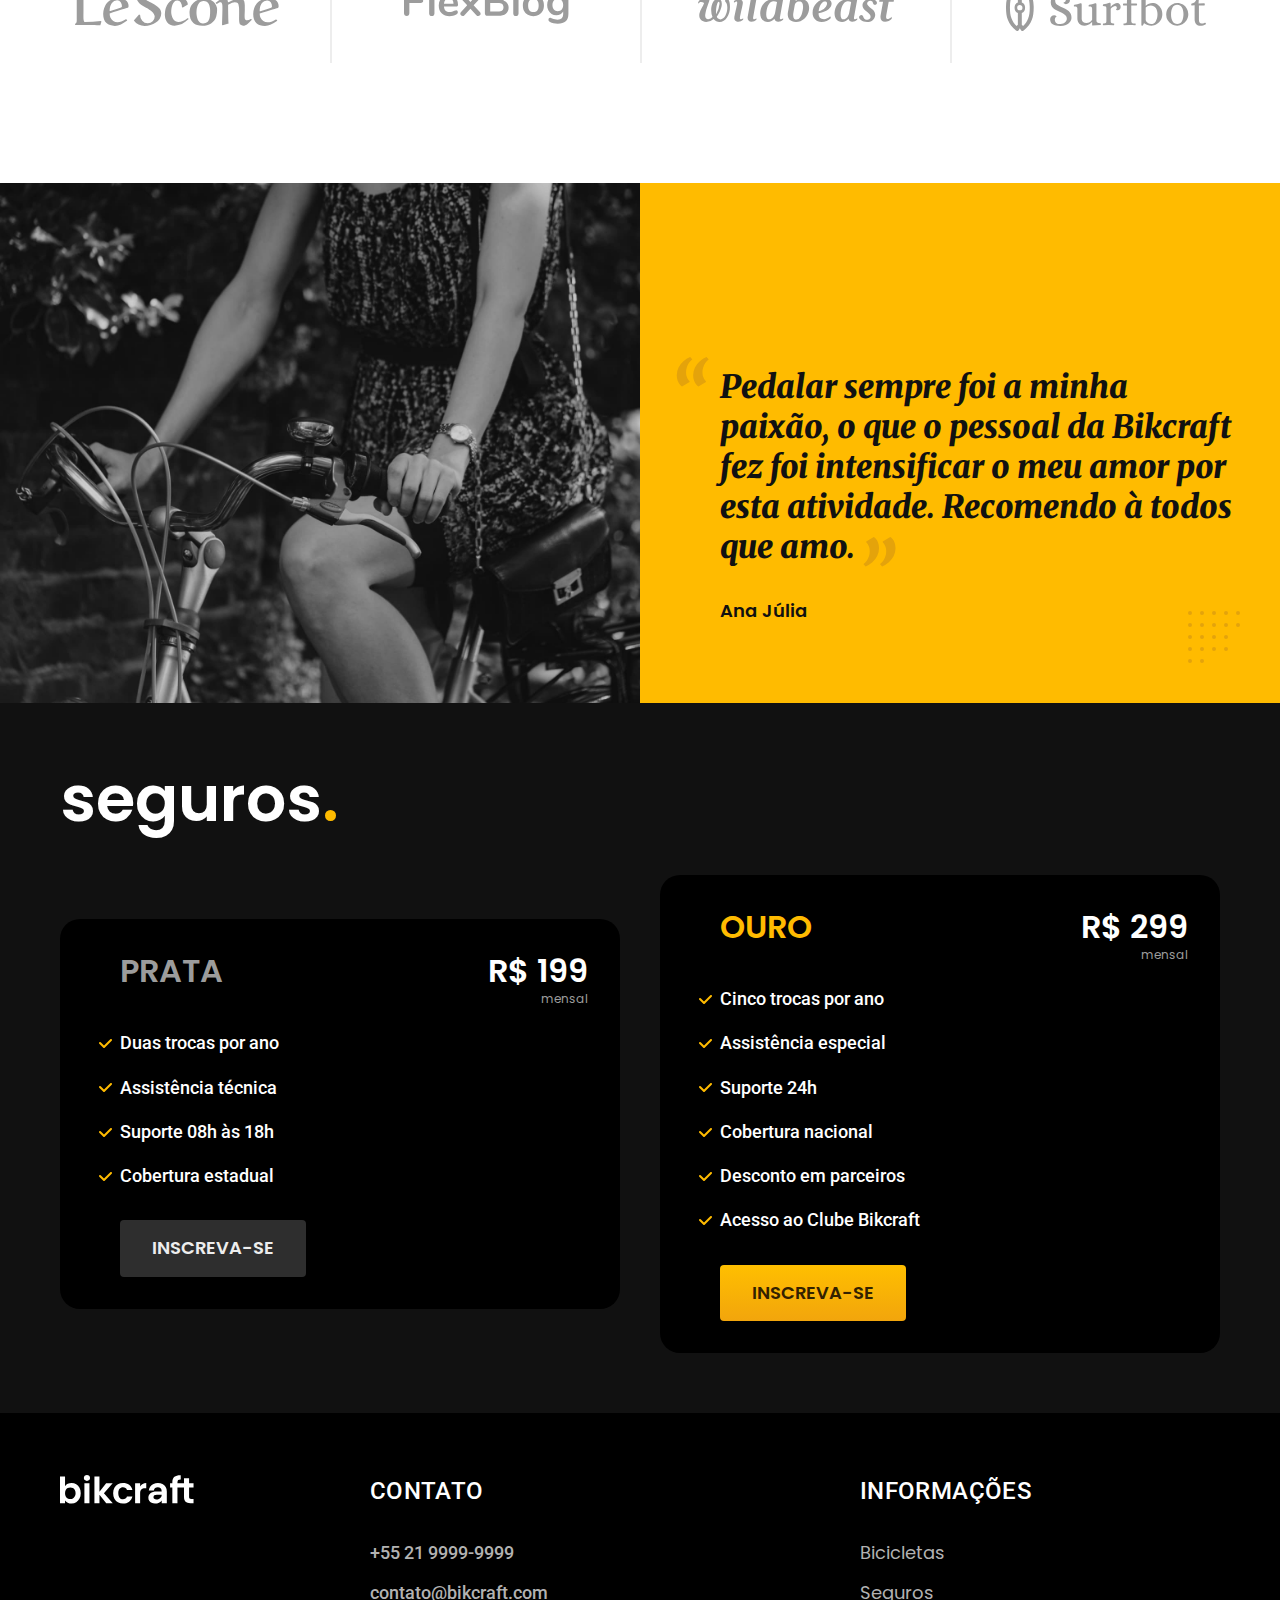
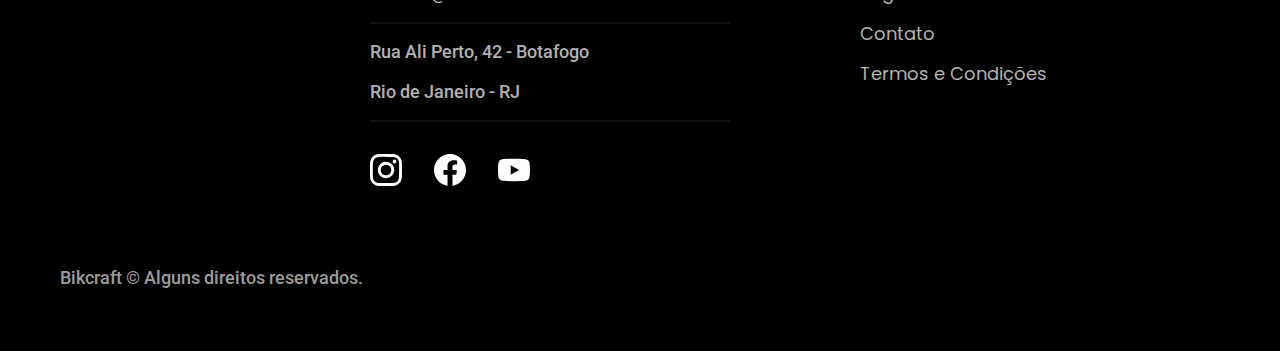
==== commit 53f4b798: "Decorações e Otimizações finalizadas" ====
--- a/index.html
+++ b/index.html
@@ -6,20 +6,24 @@
   <meta name="viewport" content="width=device-width, initial-scale=1.0">
 
   <title>Bikcraft - Bicicletas Elétricas</title>
-  <meta name="description" content="Bicicletas elétricas de alta precisão e qualidade,  feitas sob medida para o cliente. Explore o mundo na sua velocidade com a Bikcraft.">
-
+  <meta name="description"
+    content="Bicicletas elétricas de alta precisão e qualidade,  feitas sob medida para o cliente. Explore o mundo na sua velocidade com a Bikcraft.">
+
+  <link rel="preload" href="./css/style.css" as="style">
   <link rel="stylesheet" href="./css/style.css">
 
   <link rel="preconnect" href="https://fonts.googleapis.com">
-<link rel="preconnect" href="https://fonts.gstatic.com" crossorigin>
-<link href="https://fonts.googleapis.com/css2?family=Poppins:ital,wght@0,100;0,200;0,300;0,400;0,500;0,600;0,700;0,800;0,900;1,100;1,200;1,300;1,400;1,500;1,600;1,700;1,800;1,900&family=Roboto:ital,wght@0,100;0,300;0,400;0,500;0,700;0,900;1,100;1,300;1,400;1,500;1,700;1,900&family=Merriweather:ital,wght@0,300;0,400;0,700;0,900;1,300;1,400;1,700;1,900&display=swap" rel="stylesheet">
+  <link rel="preconnect" href="https://fonts.gstatic.com" crossorigin>
+  <link
+    href="https://fonts.googleapis.com/css2?family=Poppins:ital,wght@0,100;0,200;0,300;0,400;0,500;0,600;0,700;0,800;0,900;1,100;1,200;1,300;1,400;1,500;1,600;1,700;1,800;1,900&family=Roboto:ital,wght@0,100;0,300;0,400;0,500;0,700;0,900;1,100;1,300;1,400;1,500;1,700;1,900&family=Merriweather:ital,wght@0,300;0,400;0,700;0,900;1,300;1,400;1,700;1,900&display=swap"
+    rel="stylesheet">
 </head>
 
 <body>
   <header class="header-bg">
     <div class="header container">
       <a href="./">
-        <img src="./img/bikcraft.svg" alt="Bikcraft">
+        <img src="./img/bikcraft.svg" width="136" height="32" alt="Bikcraft">
       </a>
 
       <nav aria-label="primaria">
@@ -33,14 +37,16 @@
   </header>
   <main class="introducao-bg">
     <div class="introducao container">
-        <div class="introducao-conteudo">
-            <h1 class="font-1-xxl cor-0">Bicicletas feitas sob medida<span class="cor-p1">.</span></h1>
-            <p class="font-2-l cor-5" >Bicicletas elétricas de alta precisão e qualidade, feitas sob medida para você. Explore o mundo na sua velocidade com a Bikcraft.</p>
-            <a class="botao" href="./bicicletas.html">Escolha a sua</a>
-        </div>
-        <div class="introducao-imagem">
-          <img src="./img/fotos/introducao.jpg" alt="Bicicleta elétrica preta.">
-        </div>
+      <div class="introducao-conteudo">
+        <h1 class="font-1-xxl cor-0">Bicicletas feitas sob medida<span class="cor-p1">.</span></h1>
+        <p class="font-2-l cor-5">Bicicletas elétricas de alta precisão e qualidade, feitas sob medida para você.
+          Explore o mundo na sua velocidade com a Bikcraft.</p>
+        <a class="botao" href="./bicicletas.html">Escolha a sua</a>
+      </div>
+      <picture>
+        <source media="(max-width: 800px)" srcset="./img/bicicletas/nimbus.jpg">
+        <img src="./img/fotos/introducao.jpg" width="1280" height="1600" alt="Bicicleta elétrica preta.">
+      </picture>
     </div>
   </main>
   <article class="bicicletas-lista">
@@ -48,23 +54,23 @@
     <ul>
       <li>
         <a href="./bicicleta/magic.html">
-          <img src="./img/bicicletas/magic-home.jpg" alt="Bicicleta Preta">
-        <h3 class="font-1-xxl">Magic Might</h3>
-        <span class="font-2-m cor-8"> R$ 2499</span>
+          <img src="./img/bicicletas/magic-home.jpg" width="920" height="1040" alt="Bicicleta Preta">
+          <h3 class="font-1-xxl">Magic Might</h3>
+          <span class="font-2-m cor-8"> R$ 2499</span>
         </a>
       </li>
       <li>
-        <a href="./bicicleta/magic.html">
-          <img src="./img/bicicletas/nimbus-home.jpg" alt="Bicicleta Preta">
-        <h3 class="font-1-xxl">Nimbuns Stark</h3>
-        <span class="font-2-m cor-8"> R$ 4999</span>
+        <a href="./bicicleta/nimbus.html">
+          <img src="./img/bicicletas/nimbus-home.jpg" width="920" height="1040" alt="Bicicleta Preta">
+          <h3 class="font-1-xxl">Nimbuns Stark</h3>
+          <span class="font-2-m cor-8"> R$ 4999</span>
         </a>
       </li>
       <li>
-        <a href="./bicicleta/magic.html">
+        <a href="./bicicleta/nebula.html">
           <img src="./img/bicicletas/nebula-home.jpg" alt="Bicicleta Preta">
-        <h3 class="font-1-xxl">Nebula Cosmic</h3>
-        <span class="font-2-m cor-8"> R$ 3999</span>
+          <h3 class="font-1-xxl">Nebula Cosmic</h3>
+          <span class="font-2-m cor-8"> R$ 3999</span>
         </a>
       </li>
     </ul>
@@ -74,46 +80,50 @@
       <div class="tecnologia-conteudo">
         <span class="font-2-l-b cor-5">Tecnologia Avançada</span>
         <h2 class="font-1-xxl cor-0">você escolhe suas cores e componentes<span class="cor-p1">.</span></h2>
-        <p class="font-2-l cor-5">Cada Bikcraft é única e possui a sua identidade. As medidas serão exatas para o seu corpo e altura, garantindo maior conforto e ergonomia na sua pedalada. Você pode também personalizar completamente as suas cores.</p>
+        <p class="font-2-l cor-5">Cada Bikcraft é única e possui a sua identidade. As medidas serão exatas para o seu
+          corpo e altura, garantindo maior conforto e ergonomia na sua pedalada. Você pode também personalizar
+          completamente as suas cores.</p>
         <a class="link" href="./bicicletas.html">escolha um modelo</a>
         <div class="tecnologia-vantagens">
           <div>
-            <img src="./img/icones/eletrica.svg" alt="">
+            <img src="./img/icones/eletrica.svg" width="24" height="24" alt="">
             <h3 class="font-1-m cor-0">Motor Elétrico</h3>
-            <p class="font-2-s cor-5">Toda Bikcraft é equipada com um motor elétrico que possui duração de até 120h. A bateria é recarregada com a sua energia gasta ao pedalar.</p>
+            <p class="font-2-s cor-5">Toda Bikcraft é equipada com um motor elétrico que possui duração de até 120h. A
+              bateria é recarregada com a sua energia gasta ao pedalar.</p>
           </div>
           <div>
-            <img src="./img/icones/rastreador.svg" alt="">
+            <img src="./img/icones/rastreador.svg" width="24" height="24" alt="">
             <h3 class="font-1-m cor-0">Rastreador</h3>
             <p class="font-2-s cor-5">Sabemos o quão preciosa é a sua Bikcraft, por isso adicionamos rastreadores e sistemas anti-furto para garantir o seu sossego.</p>
           </div>
         </div>
       </div>
       <div class="tecnologia-imagem">
-        <img src="./img/fotos/tecnologia.jpg" alt="">
+        <img src="./img/fotos/tecnologia.jpg" width="1200" height="1920" alt="">
       </div>
     </div>
   </article>
   <section class="parceiros" aria-label="Nossos Paceiros">
     <h2 class="container font-1-xxl">nossos parceiros<span class="cor-p1">.</span></h2>
     <ul>
-      <li><img src="./img/parceiros/caravan.svg" alt="caravan"></li>
-      <li><img src="./img/parceiros/ranek.svg" alt="ranek"></li>
-      <li><img src="./img/parceiros/handel.svg" alt="handel"></li>
-      <li><img src="./img/parceiros/dogs.svg" alt="dogs"></li>
-      <li><img src="./img/parceiros/lescone.svg" alt="lescone"></li>
-      <li><img src="./img/parceiros/flexblog.svg" alt="flexblog"></li>
-      <li><img src="./img/parceiros/wildbeast.svg" alt="wildbeast"></li>
-      <li><img src="./img/parceiros/surfbot.svg" alt="surfboat"></li>
+      <li><img src="./img/parceiros/caravan.svg" width="140" height=38" alt="caravan"></li>
+      <li><img src="./img/parceiros/ranek.svg" width="149" height="36" alt="ranek"></li>
+      <li><img src="./img/parceiros/handel.svg" width="139" height="50" alt="handel"></li>
+      <li><img src="./img/parceiros/dogs.svg" width="152" height="39" alt="dogs"></li>
+      <li><img src="./img/parceiros/lescone.svg" width="208" height="41" alt="lescone"></li>
+      <li><img src="./img/parceiros/flexblog.svg" width="165" height="38" alt="flexblog"></li>
+      <li><img src="./img/parceiros/wildbeast.svg" width="196" height="34" alt="wildbeast"></li>
+      <li><img src="./img/parceiros/surfbot.svg" width="200" height="49" alt="surfboat"></li>
     </ul>
   </section>
   <section class="depoimento" aria-label="Depoimento">
     <div>
-      <img src="./img/fotos/depoimento.jpg" alt="Pessoas pedalando">
+      <img src="./img/fotos/depoimento.jpg" width="1560" height="1360" alt="Pessoa pedalando uma bicicleta Bikcraft">
     </div>
     <div class="depoimento-conteudo">
-      <blockquote class="font-1-xxl cor-p5">
-        <p>Pedalar sempre foi a minha paixão, o que o pessoal da Bikcraft fez foi intensificar o meu amor por esta atividade. Recomendo à todos que amo.</p>
+      <blockquote class="font-1-xl cor-p5">
+        <p>Pedalar sempre foi a minha paixão, o que o pessoal da Bikcraft fez foi intensificar o meu amor por esta
+          atividade. Recomendo à todos que amo.</p>
       </blockquote>
       <span class="font-1-m-b cor-p4">Ana Júlia</span>
     </div>
@@ -146,11 +156,11 @@
         <a class="botao" href="./orcamento.html">Inscreva-se</a>
       </div>
     </div>
-  </div>
+    </div>
   </article>
   <footer class="footer-bg">
     <div class="footer container">
-      <img src="./img/bikcraft.svg" alt="Bikcraft">
+      <img src="./img/bikcraft.svg" width="136" height="32" alt="Bikcraft">
       <div class="footer-contato">
         <h3 class="font-2-l-b cor-0">Contato</h3>
         <ul class="font-2-m cor-5">
@@ -161,13 +171,13 @@
         </ul>
         <div class="footer-redes">
           <a href="./">
-            <img src="./img/redes/instagram.svg" alt="Instagram">
+            <img src="./img/redes/instagram.svg" width="32" height="32" alt="Instagram">
           </a>
           <a href="./">
-            <img src="./img/redes/facebook.svg" alt="Facebook">
+            <img src="./img/redes/facebook.svg" width="32" height="32" alt="Facebook">
           </a>
           <a href="./">
-            <img src="./img/redes/youtube.svg" alt="Youtube">
+            <img src="./img/redes/youtube.svg" width="32" height="32" alt="Youtube">
           </a>
         </div>
       </div>
@@ -186,4 +196,5 @@
     </div>
   </footer>
 </body>
+
 </html>--- a/css/style.css
+++ b/css/style.css
@@ -4,8 +4,10 @@
 
 @import "./global/header.css";
 @import "./global/footer.css";
+
 /*  UTILIDADES  */
 @import "./utilidades/componentes.css";
+@import "./utilidades/formulario.css";
 
 
 /*  HOME  */
@@ -27,5 +29,12 @@
 @import "./seguros/vantagens.css";
 @import "./seguros/perguntas.css";
 
+/*  CONTATO  */
+@import "./contato/contato.css";
+@import "./contato/lojas.css";
+
+/*  ORÇAMENTO  */
+@import "./orcamento/orcamento.css";
+
 /*  TERMOS  */
 @import "./termos/termos.css"--- a/css/style.css
+++ b/css/style.css
@@ -4,8 +4,10 @@
 
 @import "./global/header.css";
 @import "./global/footer.css";
+
 /*  UTILIDADES  */
 @import "./utilidades/componentes.css";
+@import "./utilidades/formulario.css";
 
 
 /*  HOME  */
@@ -27,5 +29,12 @@
 @import "./seguros/vantagens.css";
 @import "./seguros/perguntas.css";
 
+/*  CONTATO  */
+@import "./contato/contato.css";
+@import "./contato/lojas.css";
+
+/*  ORÇAMENTO  */
+@import "./orcamento/orcamento.css";
+
 /*  TERMOS  */
 @import "./termos/termos.css"